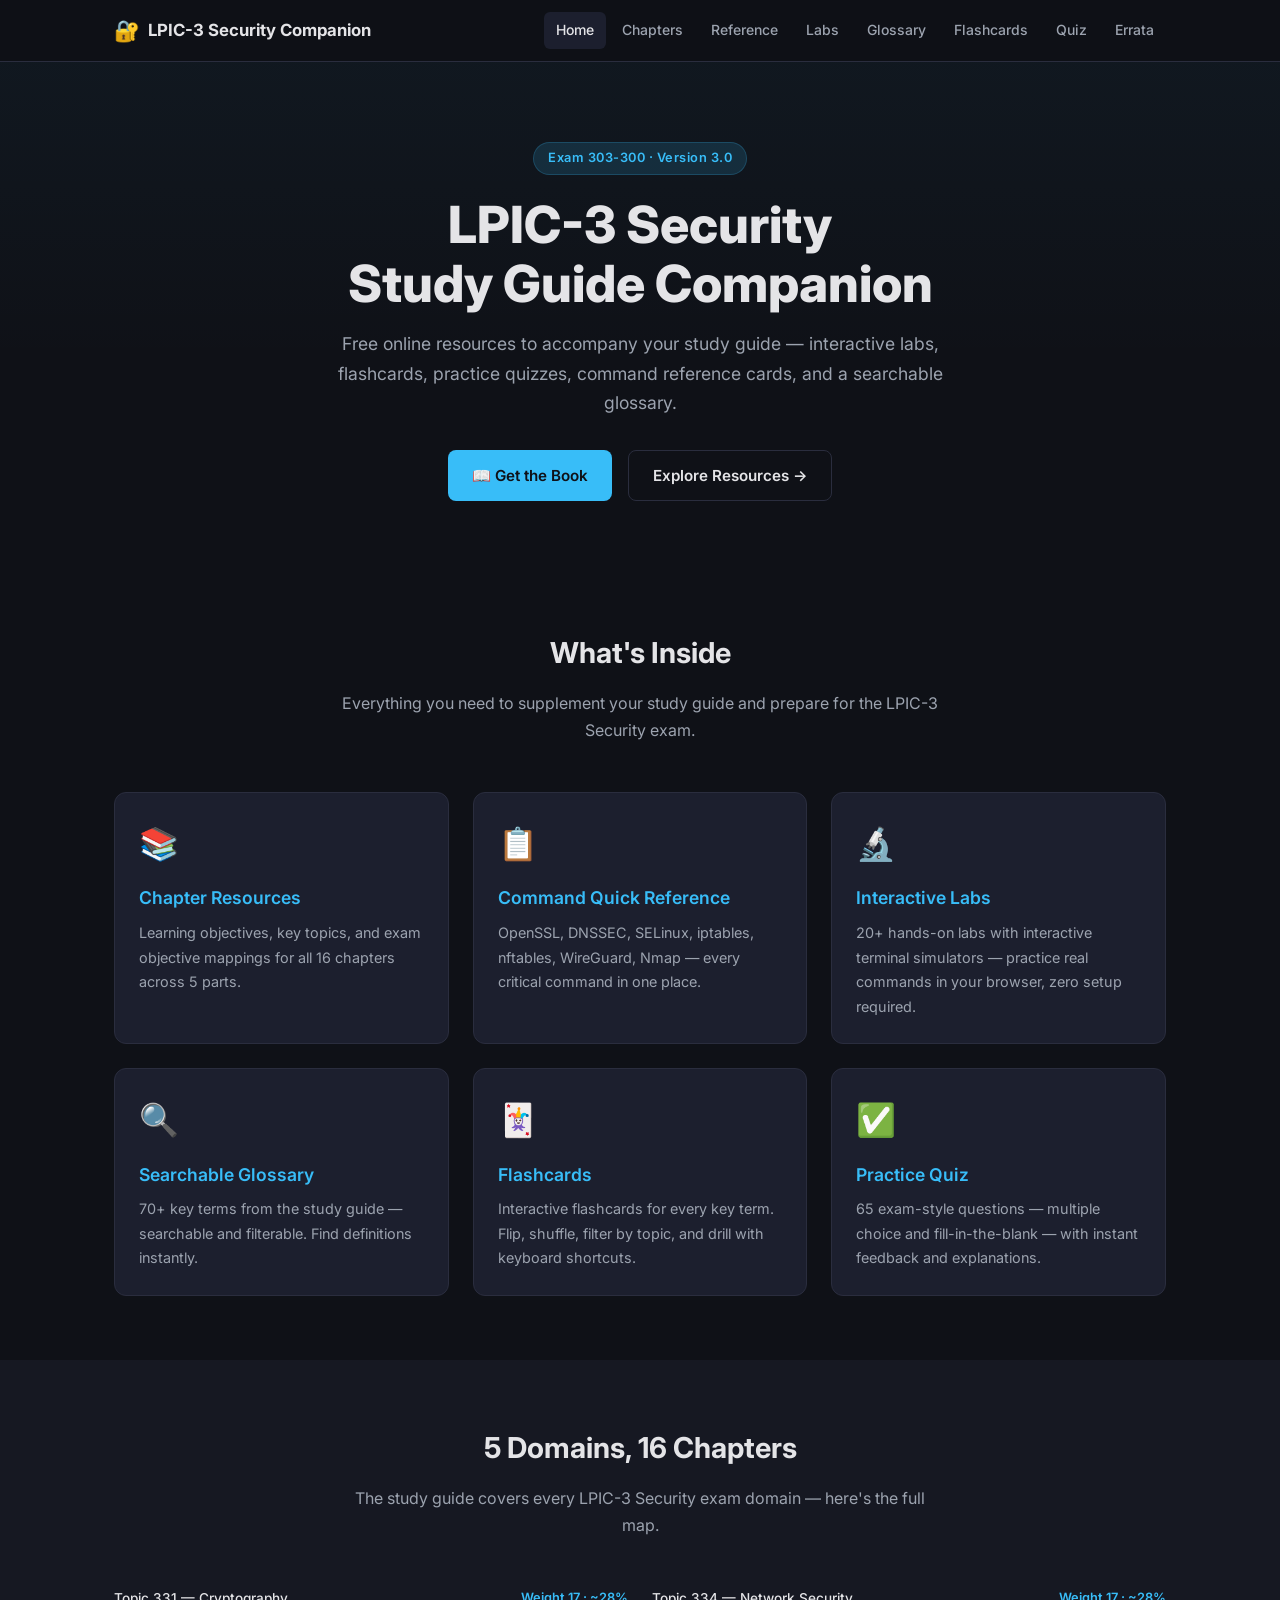
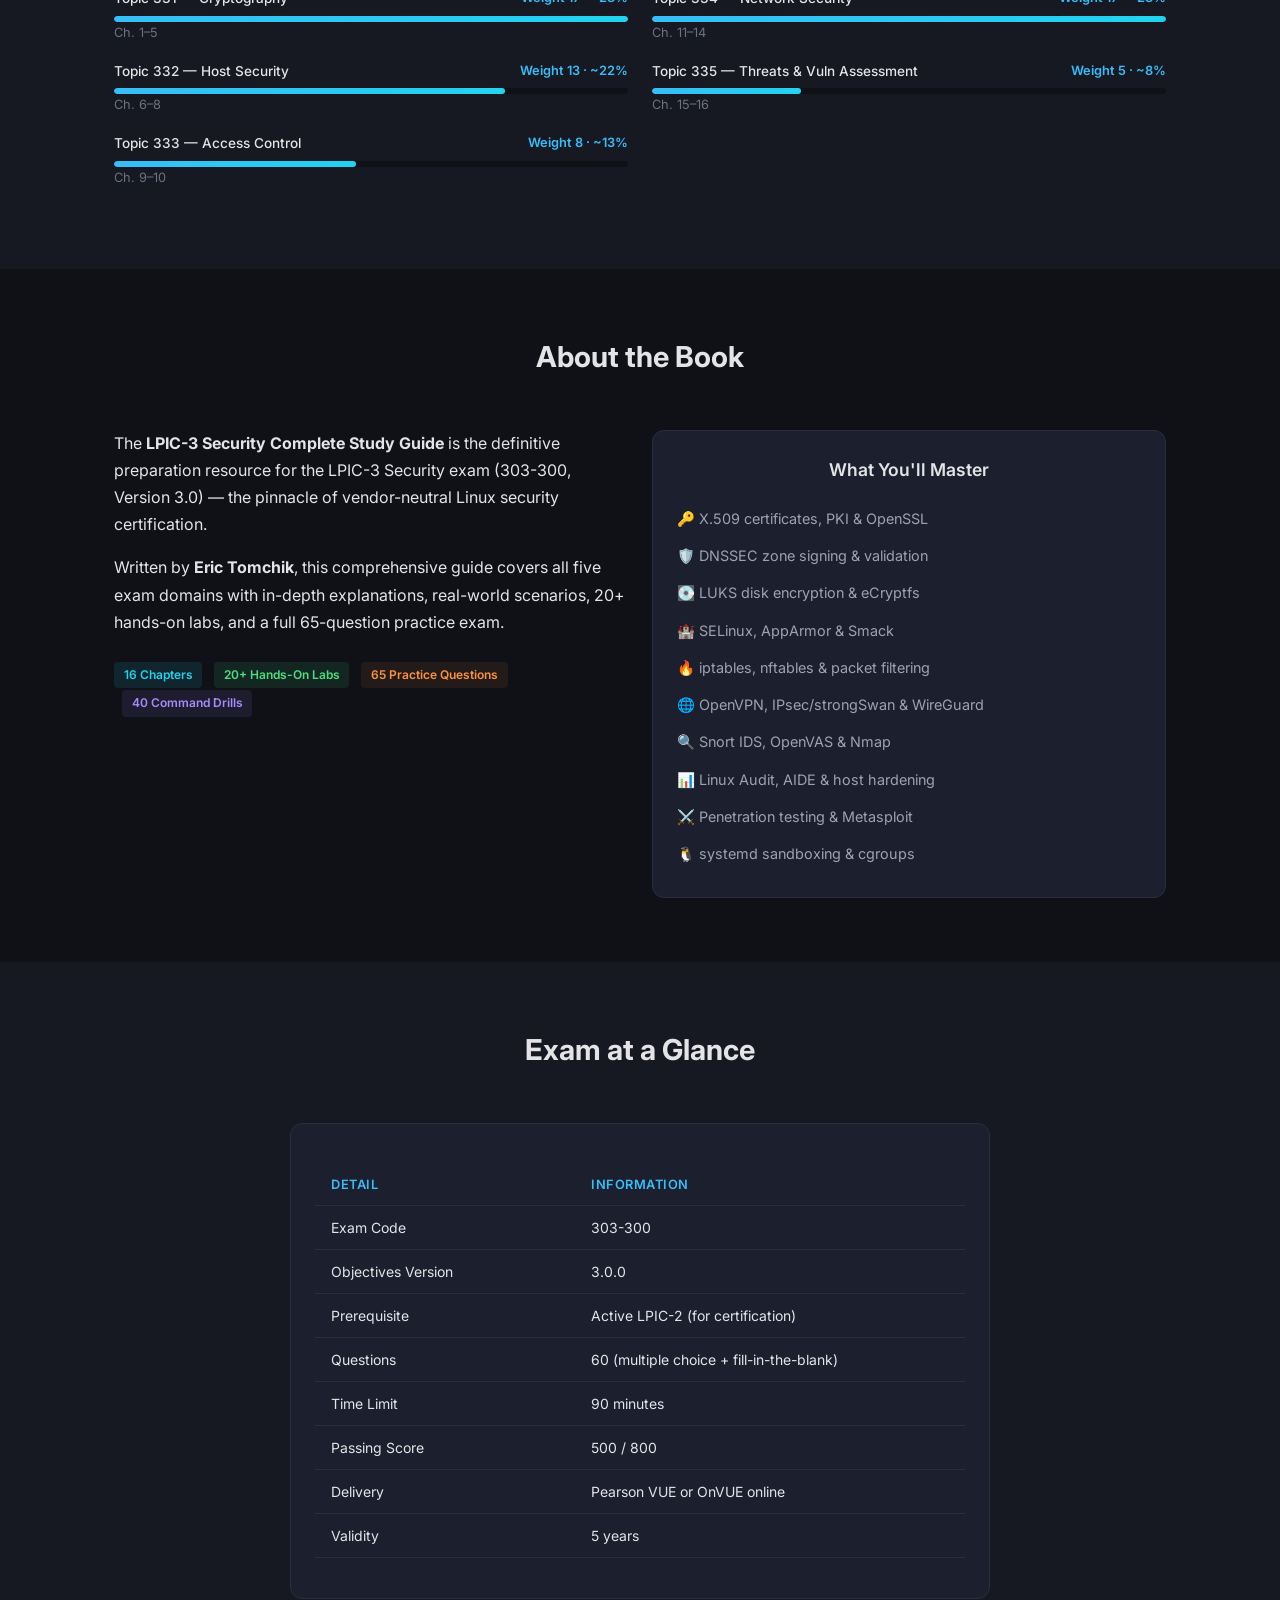
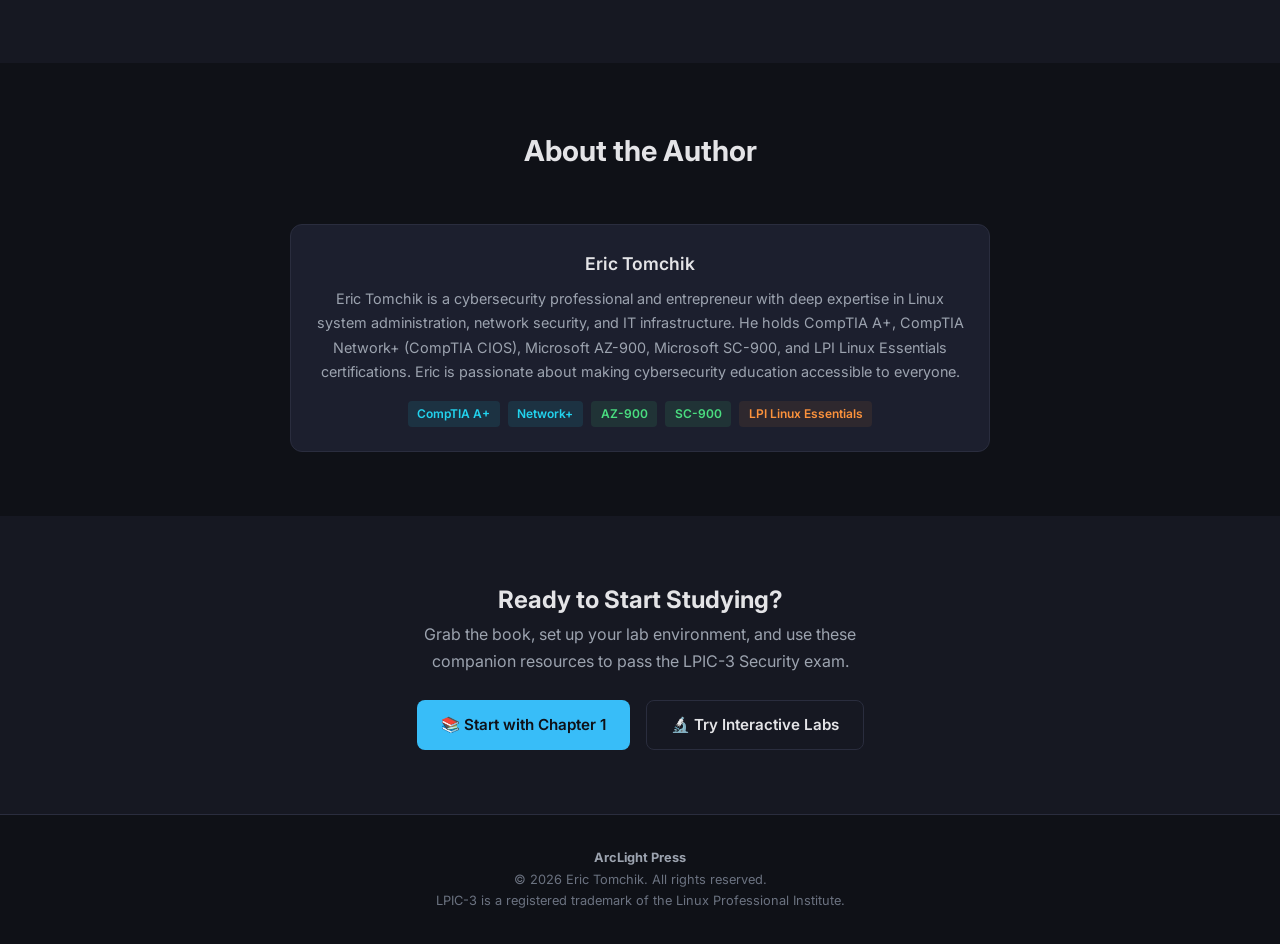
==== index.html @ 3bc57c3a "Add complete LPIC-3 Security online companion site" ====
<!DOCTYPE html>
<html lang="en">
<head>
  <meta charset="UTF-8">
  <meta name="viewport" content="width=device-width, initial-scale=1.0">
  <title>LPIC-3 Security (303-300) — Online Companion</title>
  <meta name="description" content="Official online companion for the LPIC-3 Security Complete Study Guide (Exam 303-300) by Eric Tomchik. Interactive labs, flashcards, practice quizzes, command reference, and searchable glossary.">
  <meta name="author" content="Eric Tomchik">
  <meta property="og:title" content="LPIC-3 Security (303-300) — Online Companion">
  <meta property="og:description" content="Free companion resources for the LPIC-3 Security Complete Study Guide. Interactive labs, flashcards, practice quizzes, and more.">
  <meta property="og:type" content="website">
  <link rel="preconnect" href="https://fonts.googleapis.com">
  <link rel="preconnect" href="https://fonts.gstatic.com" crossorigin>
  <link href="https://fonts.googleapis.com/css2?family=Inter:wght@400;500;600;700;800&family=JetBrains+Mono:wght@400;500&display=swap" rel="stylesheet">
  <link rel="stylesheet" href="css/style.css">
</head>
<body>

<!-- Navigation -->
<nav class="nav">
  <div class="container">
    <a href="index.html" class="nav-brand">
      <span class="icon">🔐</span> LPIC-3 Security Companion
    </a>
    <button class="nav-toggle" aria-label="Toggle navigation">☰</button>
    <div class="nav-links">
      <a href="index.html" class="active">Home</a>
      <a href="chapters/index.html">Chapters</a>
      <a href="reference/index.html">Reference</a>
      <a href="labs/index.html">Labs</a>
      <a href="glossary/index.html">Glossary</a>
      <a href="flashcards/index.html">Flashcards</a>
      <a href="quiz/index.html">Quiz</a>
      <a href="errata/index.html">Errata</a>
    </div>
  </div>
</nav>

<!-- Hero -->
<section class="hero">
  <div class="container">
    <div class="badge">Exam 303-300 · Version 3.0</div>
    <h1>LPIC-3 Security<br>Study Guide Companion</h1>
    <p class="subtitle">Free online resources to accompany your study guide — interactive labs, flashcards, practice quizzes, command reference cards, and a searchable glossary.</p>
    <div class="cta-group">
      <a href="https://www.amazon.com" class="btn btn-primary" target="_blank" rel="noopener">📖 Get the Book</a>
      <a href="chapters/index.html" class="btn btn-outline">Explore Resources →</a>
    </div>
  </div>
</section>

<!-- Features Grid -->
<section class="section">
  <div class="container">
    <div class="section-header">
      <h2>What's Inside</h2>
      <p>Everything you need to supplement your study guide and prepare for the LPIC-3 Security exam.</p>
    </div>
    <div class="grid-3 fade-in">
      <a href="chapters/index.html" class="card" style="text-decoration:none">
        <div class="card-icon">📚</div>
        <h3>Chapter Resources</h3>
        <p>Learning objectives, key topics, and exam objective mappings for all 16 chapters across 5 parts.</p>
      </a>
      <a href="reference/index.html" class="card" style="text-decoration:none">
        <div class="card-icon">📋</div>
        <h3>Command Quick Reference</h3>
        <p>OpenSSL, DNSSEC, SELinux, iptables, nftables, WireGuard, Nmap — every critical command in one place.</p>
      </a>
      <a href="labs/index.html" class="card" style="text-decoration:none">
        <div class="card-icon">🔬</div>
        <h3>Interactive Labs</h3>
        <p>20+ hands-on labs with interactive terminal simulators — practice real commands in your browser, zero setup required.</p>
      </a>
      <a href="glossary/index.html" class="card" style="text-decoration:none">
        <div class="card-icon">🔍</div>
        <h3>Searchable Glossary</h3>
        <p>70+ key terms from the study guide — searchable and filterable. Find definitions instantly.</p>
      </a>
      <a href="flashcards/index.html" class="card" style="text-decoration:none">
        <div class="card-icon">🃏</div>
        <h3>Flashcards</h3>
        <p>Interactive flashcards for every key term. Flip, shuffle, filter by topic, and drill with keyboard shortcuts.</p>
      </a>
      <a href="quiz/index.html" class="card" style="text-decoration:none">
        <div class="card-icon">✅</div>
        <h3>Practice Quiz</h3>
        <p>65 exam-style questions — multiple choice and fill-in-the-blank — with instant feedback and explanations.</p>
      </a>
    </div>
  </div>
</section>

<!-- Exam Domains -->
<section class="section section-alt">
  <div class="container">
    <div class="section-header">
      <h2>5 Domains, 16 Chapters</h2>
      <p>The study guide covers every LPIC-3 Security exam domain — here's the full map.</p>
    </div>
    <div class="grid-2 fade-in">
      <div>
        <div class="domain-bar">
          <div class="domain-label"><span class="domain-name">Topic 331 — Cryptography</span><span class="domain-weight">Weight 17 · ~28%</span></div>
          <div class="bar"><div class="bar-fill" style="width:100%"></div></div>
          <div class="domain-chapter">Ch. 1–5</div>
        </div>
        <div class="domain-bar">
          <div class="domain-label"><span class="domain-name">Topic 332 — Host Security</span><span class="domain-weight">Weight 13 · ~22%</span></div>
          <div class="bar"><div class="bar-fill" style="width:76%"></div></div>
          <div class="domain-chapter">Ch. 6–8</div>
        </div>
        <div class="domain-bar">
          <div class="domain-label"><span class="domain-name">Topic 333 — Access Control</span><span class="domain-weight">Weight 8 · ~13%</span></div>
          <div class="bar"><div class="bar-fill" style="width:47%"></div></div>
          <div class="domain-chapter">Ch. 9–10</div>
        </div>
      </div>
      <div>
        <div class="domain-bar">
          <div class="domain-label"><span class="domain-name">Topic 334 — Network Security</span><span class="domain-weight">Weight 17 · ~28%</span></div>
          <div class="bar"><div class="bar-fill" style="width:100%"></div></div>
          <div class="domain-chapter">Ch. 11–14</div>
        </div>
        <div class="domain-bar">
          <div class="domain-label"><span class="domain-name">Topic 335 — Threats &amp; Vuln Assessment</span><span class="domain-weight">Weight 5 · ~8%</span></div>
          <div class="bar"><div class="bar-fill" style="width:29%"></div></div>
          <div class="domain-chapter">Ch. 15–16</div>
        </div>
      </div>
    </div>
  </div>
</section>

<!-- Book Overview -->
<section class="section">
  <div class="container">
    <div class="section-header">
      <h2>About the Book</h2>
    </div>
    <div class="grid-2 fade-in">
      <div>
        <p>The <strong>LPIC-3 Security Complete Study Guide</strong> is the definitive preparation resource for the LPIC-3 Security exam (303-300, Version 3.0) — the pinnacle of vendor-neutral Linux security certification.</p>
        <p style="margin-top:1rem">Written by <strong>Eric Tomchik</strong>, this comprehensive guide covers all five exam domains with in-depth explanations, real-world scenarios, 20+ hands-on labs, and a full 65-question practice exam.</p>
        <p style="margin-top:1.5rem">
          <span class="tag tag-cyan">16 Chapters</span>
          <span class="tag tag-green" style="margin-left:.5rem">20+ Hands-On Labs</span>
          <span class="tag tag-orange" style="margin-left:.5rem">65 Practice Questions</span>
          <span class="tag tag-purple" style="margin-left:.5rem">40 Command Drills</span>
        </p>
      </div>
      <div class="card" style="text-align:center">
        <h3 style="margin-bottom:1rem">What You'll Master</h3>
        <ul style="list-style:none;text-align:left;font-size:.9rem;color:var(--text-muted)">
          <li style="padding:.4rem 0">🔑 X.509 certificates, PKI &amp; OpenSSL</li>
          <li style="padding:.4rem 0">🛡️ DNSSEC zone signing &amp; validation</li>
          <li style="padding:.4rem 0">💽 LUKS disk encryption &amp; eCryptfs</li>
          <li style="padding:.4rem 0">🏰 SELinux, AppArmor &amp; Smack</li>
          <li style="padding:.4rem 0">🔥 iptables, nftables &amp; packet filtering</li>
          <li style="padding:.4rem 0">🌐 OpenVPN, IPsec/strongSwan &amp; WireGuard</li>
          <li style="padding:.4rem 0">🔍 Snort IDS, OpenVAS &amp; Nmap</li>
          <li style="padding:.4rem 0">📊 Linux Audit, AIDE &amp; host hardening</li>
          <li style="padding:.4rem 0">⚔️ Penetration testing &amp; Metasploit</li>
          <li style="padding:.4rem 0">🐧 systemd sandboxing &amp; cgroups</li>
        </ul>
      </div>
    </div>
  </div>
</section>

<!-- Exam Info -->
<section class="section section-alt">
  <div class="container">
    <div class="section-header">
      <h2>Exam at a Glance</h2>
    </div>
    <div class="card fade-in" style="max-width:700px;margin:0 auto">
      <table class="ref-table">
        <tr><th style="width:40%">Detail</th><th>Information</th></tr>
        <tr><td>Exam Code</td><td>303-300</td></tr>
        <tr><td>Objectives Version</td><td>3.0.0</td></tr>
        <tr><td>Prerequisite</td><td>Active LPIC-2 (for certification)</td></tr>
        <tr><td>Questions</td><td>60 (multiple choice + fill-in-the-blank)</td></tr>
        <tr><td>Time Limit</td><td>90 minutes</td></tr>
        <tr><td>Passing Score</td><td>500 / 800</td></tr>
        <tr><td>Delivery</td><td>Pearson VUE or OnVUE online</td></tr>
        <tr><td>Validity</td><td>5 years</td></tr>
      </table>
    </div>
  </div>
</section>

<!-- About Author -->
<section class="section">
  <div class="container">
    <div class="section-header">
      <h2>About the Author</h2>
    </div>
    <div class="card fade-in" style="max-width:700px;margin:0 auto;text-align:center">
      <h3 style="margin-bottom:.5rem">Eric Tomchik</h3>
      <p style="color:var(--text-muted);font-size:.9rem">
        Eric Tomchik is a cybersecurity professional and entrepreneur with deep expertise in Linux system administration, network security, and IT infrastructure. He holds CompTIA A+, CompTIA Network+ (CompTIA CIOS), Microsoft AZ-900, Microsoft SC-900, and LPI Linux Essentials certifications. Eric is passionate about making cybersecurity education accessible to everyone.
      </p>
      <p style="margin-top:1rem">
        <span class="tag tag-cyan">CompTIA A+</span>
        <span class="tag tag-cyan" style="margin-left:.25rem">Network+</span>
        <span class="tag tag-green" style="margin-left:.25rem">AZ-900</span>
        <span class="tag tag-green" style="margin-left:.25rem">SC-900</span>
        <span class="tag tag-orange" style="margin-left:.25rem">LPI Linux Essentials</span>
      </p>
    </div>
  </div>
</section>

<!-- CTA -->
<section class="section section-alt">
  <div class="container text-center fade-in">
    <h2>Ready to Start Studying?</h2>
    <p class="text-muted" style="max-width:500px;margin:0 auto 1.5rem">Grab the book, set up your lab environment, and use these companion resources to pass the LPIC-3 Security exam.</p>
    <div class="cta-group">
      <a href="chapters/index.html" class="btn btn-primary">📚 Start with Chapter 1</a>
      <a href="labs/index.html" class="btn btn-outline">🔬 Try Interactive Labs</a>
    </div>
  </div>
</section>

<!-- Footer -->
<footer class="footer">
  <div class="container">
    <span class="footer-brand">ArcLight Press</span>
    <p>© 2026 Eric Tomchik. All rights reserved.<br>
    LPIC-3 is a registered trademark of the Linux Professional Institute.</p>
  </div>
</footer>

<script src="js/main.js"></script>
</body>
</html>
---- css/style.css ----
/* ═══════════════════════════════════════════════════
   LPIC-3 Security 303-300 — Online Companion
   Design System & Global Styles
   ═══════════════════════════════════════════════════ */

:root {
  --bg: #0f1117;
  --bg-alt: #161822;
  --bg-card: #1c1f2e;
  --bg-card-hover: #242738;
  --border: #2a2d3e;
  --text: #e4e4e7;
  --text-muted: #9ca3af;
  --text-dim: #6b7280;
  --accent: #38bdf8;
  --accent-hover: #7dd3fc;
  --accent-glow: rgba(56, 189, 248, 0.15);
  --green: #4ade80;
  --green-bg: rgba(74, 222, 128, 0.1);
  --red: #f87171;
  --red-bg: rgba(248, 113, 113, 0.1);
  --orange: #fb923c;
  --orange-bg: rgba(251, 146, 60, 0.08);
  --cyan: #22d3ee;
  --cyan-bg: rgba(34, 211, 238, 0.1);
  --purple: #a78bfa;
  --purple-bg: rgba(167, 139, 250, 0.1);
  --yellow: #facc15;
  --yellow-bg: rgba(250, 204, 21, 0.08);
  --font: 'Inter', -apple-system, BlinkMacSystemFont, 'Segoe UI', sans-serif;
  --mono: 'JetBrains Mono', 'Fira Code', 'Consolas', monospace;
  --radius: 12px;
  --radius-sm: 8px;
  --shadow: 0 4px 24px rgba(0,0,0,0.3);
  --shadow-lg: 0 8px 40px rgba(0,0,0,0.4);
  --transition: 0.2s ease;
}

/* Reset */
*, *::before, *::after { box-sizing: border-box; margin: 0; padding: 0; }
html { scroll-behavior: smooth; }
body {
  font-family: var(--font);
  background: var(--bg);
  color: var(--text);
  line-height: 1.7;
  font-size: 16px;
  -webkit-font-smoothing: antialiased;
}
a { color: var(--accent); text-decoration: none; transition: color var(--transition); }
a:hover { color: var(--accent-hover); }
img { max-width: 100%; display: block; }
code, pre { font-family: var(--mono); }
code { background: rgba(56,189,248,0.08); padding: 2px 6px; border-radius: 4px; font-size: 0.875em; color: var(--accent); }
pre { background: #0d0f16; border: 1px solid var(--border); border-radius: var(--radius-sm); padding: 1.25rem; overflow-x: auto; font-size: 0.85rem; line-height: 1.6; }
pre code { background: none; padding: 0; color: var(--text); }

/* Container */
.container { max-width: 1100px; margin: 0 auto; padding: 0 1.5rem; }
.container-wide { max-width: 1300px; margin: 0 auto; padding: 0 1.5rem; }

/* ─── Navigation ─── */
.nav {
  position: sticky; top: 0; z-index: 100;
  background: rgba(15, 17, 23, 0.92);
  backdrop-filter: blur(12px);
  border-bottom: 1px solid var(--border);
  padding: 0.75rem 0;
}
.nav .container { display: flex; align-items: center; justify-content: space-between; }
.nav-brand { display: flex; align-items: center; gap: 0.5rem; font-weight: 700; font-size: 1.05rem; color: var(--text); }
.nav-brand .icon { font-size: 1.3rem; }
.nav-brand:hover { color: var(--accent); }
.nav-links { display: flex; gap: 0.25rem; }
.nav-links a {
  padding: 0.4rem 0.75rem; border-radius: 6px; font-size: 0.875rem;
  color: var(--text-muted); font-weight: 500; transition: all var(--transition);
}
.nav-links a:hover, .nav-links a.active { color: var(--text); background: var(--bg-card); }
.nav-toggle { display: none; background: none; border: none; color: var(--text); font-size: 1.5rem; cursor: pointer; }

@media (max-width: 768px) {
  .nav-toggle { display: block; }
  .nav-links {
    display: none; flex-direction: column; position: absolute;
    top: 100%; left: 0; right: 0; background: var(--bg-alt);
    border-bottom: 1px solid var(--border); padding: 0.5rem 1rem;
  }
  .nav-links.open { display: flex; }
  .nav-links a { padding: 0.6rem 0.75rem; }
}

/* ─── Hero Section ─── */
.hero {
  padding: 5rem 0 4rem;
  text-align: center;
  background: linear-gradient(180deg, rgba(56,189,248,0.04) 0%, transparent 60%);
}
.hero h1 { font-size: clamp(2rem, 5vw, 3.2rem); font-weight: 800; line-height: 1.15; margin-bottom: 1rem; }
.hero .subtitle { font-size: 1.1rem; color: var(--text-muted); max-width: 650px; margin: 0 auto 2rem; }
.badge {
  display: inline-block; padding: 0.3rem 0.9rem; border-radius: 20px;
  font-size: 0.8rem; font-weight: 600; letter-spacing: 0.5px;
  background: var(--accent-glow); color: var(--accent); border: 1px solid rgba(56,189,248,0.2);
  margin-bottom: 1.25rem;
}

/* ─── Buttons ─── */
.cta-group { display: flex; gap: 1rem; justify-content: center; flex-wrap: wrap; }
.btn {
  display: inline-flex; align-items: center; gap: 0.5rem;
  padding: 0.7rem 1.5rem; border-radius: var(--radius-sm);
  font-weight: 600; font-size: 0.95rem; transition: all var(--transition);
  border: none; cursor: pointer;
}
.btn-primary { background: var(--accent); color: #0f1117; }
.btn-primary:hover { background: var(--accent-hover); color: #0f1117; transform: translateY(-1px); box-shadow: 0 4px 16px rgba(56,189,248,0.3); }
.btn-outline { background: transparent; color: var(--text); border: 1px solid var(--border); }
.btn-outline:hover { border-color: var(--accent); color: var(--accent); }

/* ─── Sections ─── */
.section { padding: 4rem 0; }
.section-alt { background: var(--bg-alt); }
.section-header { text-align: center; margin-bottom: 3rem; }
.section-header h2 { font-size: 1.8rem; font-weight: 700; margin-bottom: 0.75rem; }
.section-header p { color: var(--text-muted); max-width: 600px; margin: 0 auto; }

/* ─── Cards ─── */
.card {
  background: var(--bg-card); border: 1px solid var(--border);
  border-radius: var(--radius); padding: 1.5rem;
  transition: all var(--transition);
}
.card:hover { border-color: rgba(56,189,248,0.3); background: var(--bg-card-hover); transform: translateY(-2px); box-shadow: var(--shadow); }
.card-icon { font-size: 2rem; margin-bottom: 0.75rem; }
.card h3 { font-size: 1.1rem; font-weight: 600; margin-bottom: 0.5rem; }
.card p { font-size: 0.9rem; color: var(--text-muted); }

/* ─── Grids ─── */
.grid-2 { display: grid; grid-template-columns: repeat(2, 1fr); gap: 1.5rem; }
.grid-3 { display: grid; grid-template-columns: repeat(3, 1fr); gap: 1.5rem; }
.grid-4 { display: grid; grid-template-columns: repeat(4, 1fr); gap: 1rem; }

@media (max-width: 900px) { .grid-3 { grid-template-columns: repeat(2, 1fr); } .grid-4 { grid-template-columns: repeat(2, 1fr); } }
@media (max-width: 600px) { .grid-2, .grid-3, .grid-4 { grid-template-columns: 1fr; } }

/* ─── Tags ─── */
.tag {
  display: inline-block; padding: 0.2rem 0.6rem; border-radius: 4px;
  font-size: 0.75rem; font-weight: 600;
}
.tag-cyan { background: var(--cyan-bg); color: var(--cyan); }
.tag-green { background: var(--green-bg); color: var(--green); }
.tag-orange { background: var(--orange-bg); color: var(--orange); }
.tag-purple { background: var(--purple-bg); color: var(--purple); }
.tag-red { background: var(--red-bg); color: var(--red); }
.tag-yellow { background: var(--yellow-bg); color: var(--yellow); }

/* ─── Domain Bars ─── */
.domain-bar { margin-bottom: 1rem; }
.domain-label { display: flex; justify-content: space-between; margin-bottom: 0.35rem; font-size: 0.85rem; }
.domain-name { color: var(--text); font-weight: 500; }
.domain-chapter { color: var(--text-dim); font-size: 0.8rem; }
.domain-weight { color: var(--accent); font-weight: 600; font-size: 0.8rem; }
.bar { height: 6px; background: var(--bg); border-radius: 3px; overflow: hidden; }
.bar-fill { height: 100%; border-radius: 3px; background: linear-gradient(90deg, var(--accent), var(--cyan)); transition: width 1s ease; }

/* ─── Tables ─── */
.ref-table { width: 100%; border-collapse: collapse; margin: 1rem 0; }
.ref-table th, .ref-table td { padding: 0.6rem 1rem; text-align: left; border-bottom: 1px solid var(--border); font-size: 0.875rem; }
.ref-table th { color: var(--accent); font-weight: 600; font-size: 0.8rem; text-transform: uppercase; letter-spacing: 0.5px; }
.ref-table td code { font-size: 0.82rem; }
.ref-table tr:hover td { background: rgba(56,189,248,0.03); }

/* ─── Glossary ─── */
.glossary-search {
  width: 100%; padding: 0.75rem 1rem; border-radius: var(--radius-sm);
  border: 1px solid var(--border); background: var(--bg-card); color: var(--text);
  font-size: 1rem; font-family: var(--font); margin-bottom: 2rem;
  transition: border-color var(--transition);
}
.glossary-search:focus { outline: none; border-color: var(--accent); }
.glossary-search::placeholder { color: var(--text-dim); }

.glossary-item { padding: 1rem 0; border-bottom: 1px solid var(--border); }
.glossary-item:last-child { border-bottom: none; }
.glossary-term { font-weight: 700; color: var(--accent); font-size: 1rem; margin-bottom: 0.25rem; }
.glossary-def { color: var(--text-muted); font-size: 0.9rem; line-height: 1.6; }
.glossary-chapter { font-size: 0.75rem; color: var(--text-dim); margin-top: 0.25rem; }
.glossary-count { text-align: center; color: var(--text-dim); font-size: 0.85rem; margin-bottom: 1rem; }

/* ─── Flashcards ─── */
.flashcard-container { max-width: 700px; margin: 0 auto; text-align: center; }
.flashcard {
  perspective: 1000px; width: 100%; min-height: 300px; cursor: pointer;
  margin-bottom: 1.5rem; position: relative;
}
.flashcard-inner {
  position: relative; width: 100%; min-height: 300px;
  transition: transform 0.6s; transform-style: preserve-3d;
}
.flashcard.flipped .flashcard-inner { transform: rotateY(180deg); }
.flashcard-front, .flashcard-back {
  position: absolute; top: 0; left: 0; width: 100%; min-height: 300px;
  backface-visibility: hidden; border-radius: var(--radius);
  display: flex; flex-direction: column; align-items: center; justify-content: center;
  padding: 2rem;
}
.flashcard-front {
  background: var(--bg-card); border: 1px solid var(--border);
}
.flashcard-back {
  background: var(--bg-card); border: 1px solid var(--accent);
  transform: rotateY(180deg);
}
.flashcard-front h3 { font-size: 1.4rem; color: var(--accent); }
.flashcard-back p { font-size: 1rem; color: var(--text-muted); line-height: 1.7; }
.flashcard-hint { font-size: 0.8rem; color: var(--text-dim); margin-top: 1rem; }
.flashcard-controls { display: flex; gap: 0.75rem; justify-content: center; align-items: center; flex-wrap: wrap; }
.flashcard-controls .btn { padding: 0.5rem 1.25rem; font-size: 0.85rem; }
.flashcard-progress { color: var(--text-dim); font-size: 0.9rem; font-weight: 500; }
.flashcard-category-select {
  padding: 0.5rem 1rem; border-radius: var(--radius-sm);
  border: 1px solid var(--border); background: var(--bg-card); color: var(--text);
  font-family: var(--font); font-size: 0.85rem; cursor: pointer;
}

/* ─── Quiz ─── */
.quiz-container { max-width: 800px; margin: 0 auto; }
.quiz-header { display: flex; justify-content: space-between; align-items: center; margin-bottom: 2rem; flex-wrap: wrap; gap: 1rem; }
.quiz-score { font-size: 0.9rem; color: var(--text-muted); }
.quiz-progress-bar { width: 100%; height: 4px; background: var(--bg); border-radius: 2px; margin-bottom: 2rem; }
.quiz-progress-fill { height: 100%; border-radius: 2px; background: var(--accent); transition: width 0.3s ease; }
.quiz-question { margin-bottom: 2rem; }
.quiz-question h3 { font-size: 1.1rem; margin-bottom: 1.25rem; line-height: 1.6; }
.quiz-question .q-number { color: var(--accent); font-weight: 700; }

.quiz-option {
  display: block; width: 100%; text-align: left;
  padding: 0.85rem 1.25rem; margin-bottom: 0.6rem;
  border-radius: var(--radius-sm); border: 1px solid var(--border);
  background: var(--bg-card); color: var(--text);
  font-size: 0.9rem; cursor: pointer; transition: all var(--transition);
  font-family: var(--font);
}
.quiz-option:hover:not(.disabled) { border-color: var(--accent); background: var(--bg-card-hover); }
.quiz-option.correct { border-color: var(--green); background: var(--green-bg); color: var(--green); }
.quiz-option.incorrect { border-color: var(--red); background: var(--red-bg); color: var(--red); }
.quiz-option.disabled { cursor: default; opacity: 0.7; }
.quiz-option.show-correct { border-color: var(--green); opacity: 1; }

.quiz-explanation {
  margin-top: 1rem; padding: 1rem 1.25rem; border-radius: var(--radius-sm);
  background: rgba(56,189,248,0.05); border-left: 3px solid var(--accent);
  font-size: 0.875rem; color: var(--text-muted); line-height: 1.6;
}

.quiz-fill-input {
  width: 100%; max-width: 400px; padding: 0.7rem 1rem;
  border-radius: var(--radius-sm); border: 1px solid var(--border);
  background: var(--bg-card); color: var(--text); font-family: var(--mono);
  font-size: 0.95rem; margin-bottom: 0.75rem;
}
.quiz-fill-input:focus { outline: none; border-color: var(--accent); }
.quiz-fill-input.correct { border-color: var(--green); }
.quiz-fill-input.incorrect { border-color: var(--red); }

.quiz-results {
  text-align: center; padding: 3rem 1.5rem;
  background: var(--bg-card); border-radius: var(--radius); border: 1px solid var(--border);
}
.quiz-results h2 { font-size: 1.8rem; margin-bottom: 0.5rem; }
.quiz-results .score-big { font-size: 3.5rem; font-weight: 800; color: var(--accent); margin: 1rem 0; }
.quiz-results .score-big.pass { color: var(--green); }
.quiz-results .score-big.fail { color: var(--red); }

/* ─── Interactive Terminal ─── */
.terminal {
  background: #0a0c10; border: 1px solid var(--border); border-radius: var(--radius);
  overflow: hidden; margin: 1.5rem 0;
}
.terminal-header {
  background: #1a1d2e; padding: 0.5rem 1rem; display: flex; align-items: center; gap: 0.5rem;
  border-bottom: 1px solid var(--border);
}
.terminal-dot { width: 10px; height: 10px; border-radius: 50%; }
.terminal-dot.red { background: #ff5f57; }
.terminal-dot.yellow { background: #ffbd2e; }
.terminal-dot.green { background: #28c840; }
.terminal-title { font-size: 0.75rem; color: var(--text-dim); margin-left: 0.5rem; font-family: var(--mono); }
.terminal-body {
  padding: 1rem 1.25rem; font-family: var(--mono); font-size: 0.82rem;
  line-height: 1.7; min-height: 200px; max-height: 500px; overflow-y: auto;
  color: #c9d1d9;
}
.terminal-body .prompt { color: var(--green); }
.terminal-body .command { color: #e4e4e7; }
.terminal-body .output { color: #8b949e; }
.terminal-body .comment { color: #6e7681; font-style: italic; }
.terminal-body .highlight { color: var(--accent); }
.terminal-body .error { color: var(--red); }
.terminal-body .success { color: var(--green); }
.terminal-input-line { display: flex; align-items: center; margin-top: 0.25rem; }
.terminal-input {
  background: none; border: none; color: #e4e4e7; font-family: var(--mono);
  font-size: 0.82rem; outline: none; flex: 1; caret-color: var(--green);
}

/* Lab cards */
.lab-card {
  background: var(--bg-card); border: 1px solid var(--border); border-radius: var(--radius);
  padding: 1.5rem; margin-bottom: 1.5rem; transition: all var(--transition);
}
.lab-card:hover { border-color: rgba(56,189,248,0.3); }
.lab-card h3 { font-size: 1.05rem; margin-bottom: 0.5rem; }
.lab-card .lab-meta { display: flex; gap: 0.75rem; margin-bottom: 0.75rem; flex-wrap: wrap; }
.lab-objective { font-size: 0.875rem; color: var(--text-muted); line-height: 1.6; margin-bottom: 1rem; }
.lab-toggle {
  background: var(--accent); color: #0f1117; border: none;
  padding: 0.5rem 1.25rem; border-radius: var(--radius-sm);
  font-weight: 600; font-size: 0.85rem; cursor: pointer;
  transition: all var(--transition);
}
.lab-toggle:hover { background: var(--accent-hover); }
.lab-content { display: none; margin-top: 1.25rem; }
.lab-content.open { display: block; }

/* ─── Chapter Page ─── */
.part-header {
  padding: 1.5rem 0 0.75rem; margin-top: 2rem;
}
.part-header:first-child { margin-top: 0; }
.part-label { font-size: 0.8rem; font-weight: 600; color: var(--accent); text-transform: uppercase; letter-spacing: 1px; margin-bottom: 0.25rem; }
.part-title { font-size: 1.3rem; font-weight: 700; }
.part-meta { font-size: 0.85rem; color: var(--text-muted); margin-top: 0.25rem; }

.chapter-card {
  display: block; text-decoration: none; color: var(--text);
  background: var(--bg-card); border: 1px solid var(--border);
  border-radius: var(--radius); padding: 1.25rem;
  transition: all var(--transition);
}
.chapter-card:hover { border-color: rgba(56,189,248,0.3); background: var(--bg-card-hover); transform: translateY(-2px); color: var(--text); }
.chapter-number { font-size: 0.8rem; color: var(--accent); font-weight: 700; margin-bottom: 0.25rem; }
.chapter-title { font-size: 1rem; font-weight: 600; margin-bottom: 0.5rem; }
.chapter-sections { font-size: 0.8rem; color: var(--text-dim); line-height: 1.6; }
.chapter-tags { margin-top: 0.75rem; display: flex; gap: 0.4rem; flex-wrap: wrap; }

/* ─── Reference Cards ─── */
.ref-card {
  background: var(--bg-card); border: 1px solid var(--border);
  border-radius: var(--radius); padding: 1.5rem; margin-bottom: 1.5rem;
}
.ref-card h3 { font-size: 1.1rem; font-weight: 700; margin-bottom: 1rem; color: var(--accent); }

/* ─── Footer ─── */
.footer {
  padding: 2rem 0; border-top: 1px solid var(--border);
  text-align: center; font-size: 0.8rem; color: var(--text-dim);
}
.footer-brand { font-weight: 700; color: var(--text-muted); }

/* ─── Errata ─── */
.errata-empty {
  text-align: center; padding: 4rem 1.5rem;
  color: var(--text-muted);
}
.errata-empty .icon { font-size: 3rem; margin-bottom: 1rem; }

/* ─── Animations ─── */
.fade-in { opacity: 0; transform: translateY(20px); transition: opacity 0.5s ease, transform 0.5s ease; }
.fade-in.visible { opacity: 1; transform: translateY(0); }

/* ─── Utilities ─── */
.text-center { text-align: center; }
.text-muted { color: var(--text-muted); }
.mt-1 { margin-top: 0.5rem; }
.mt-2 { margin-top: 1rem; }
.mt-3 { margin-top: 1.5rem; }
.mt-4 { margin-top: 2rem; }
.mb-2 { margin-bottom: 1rem; }
.mb-3 { margin-bottom: 1.5rem; }

/* Print */
@media print {
  .nav, .footer, .btn, .terminal-input-line { display: none; }
  body { background: #fff; color: #000; }
  .card, .ref-card, .lab-card { border: 1px solid #ccc; }
}
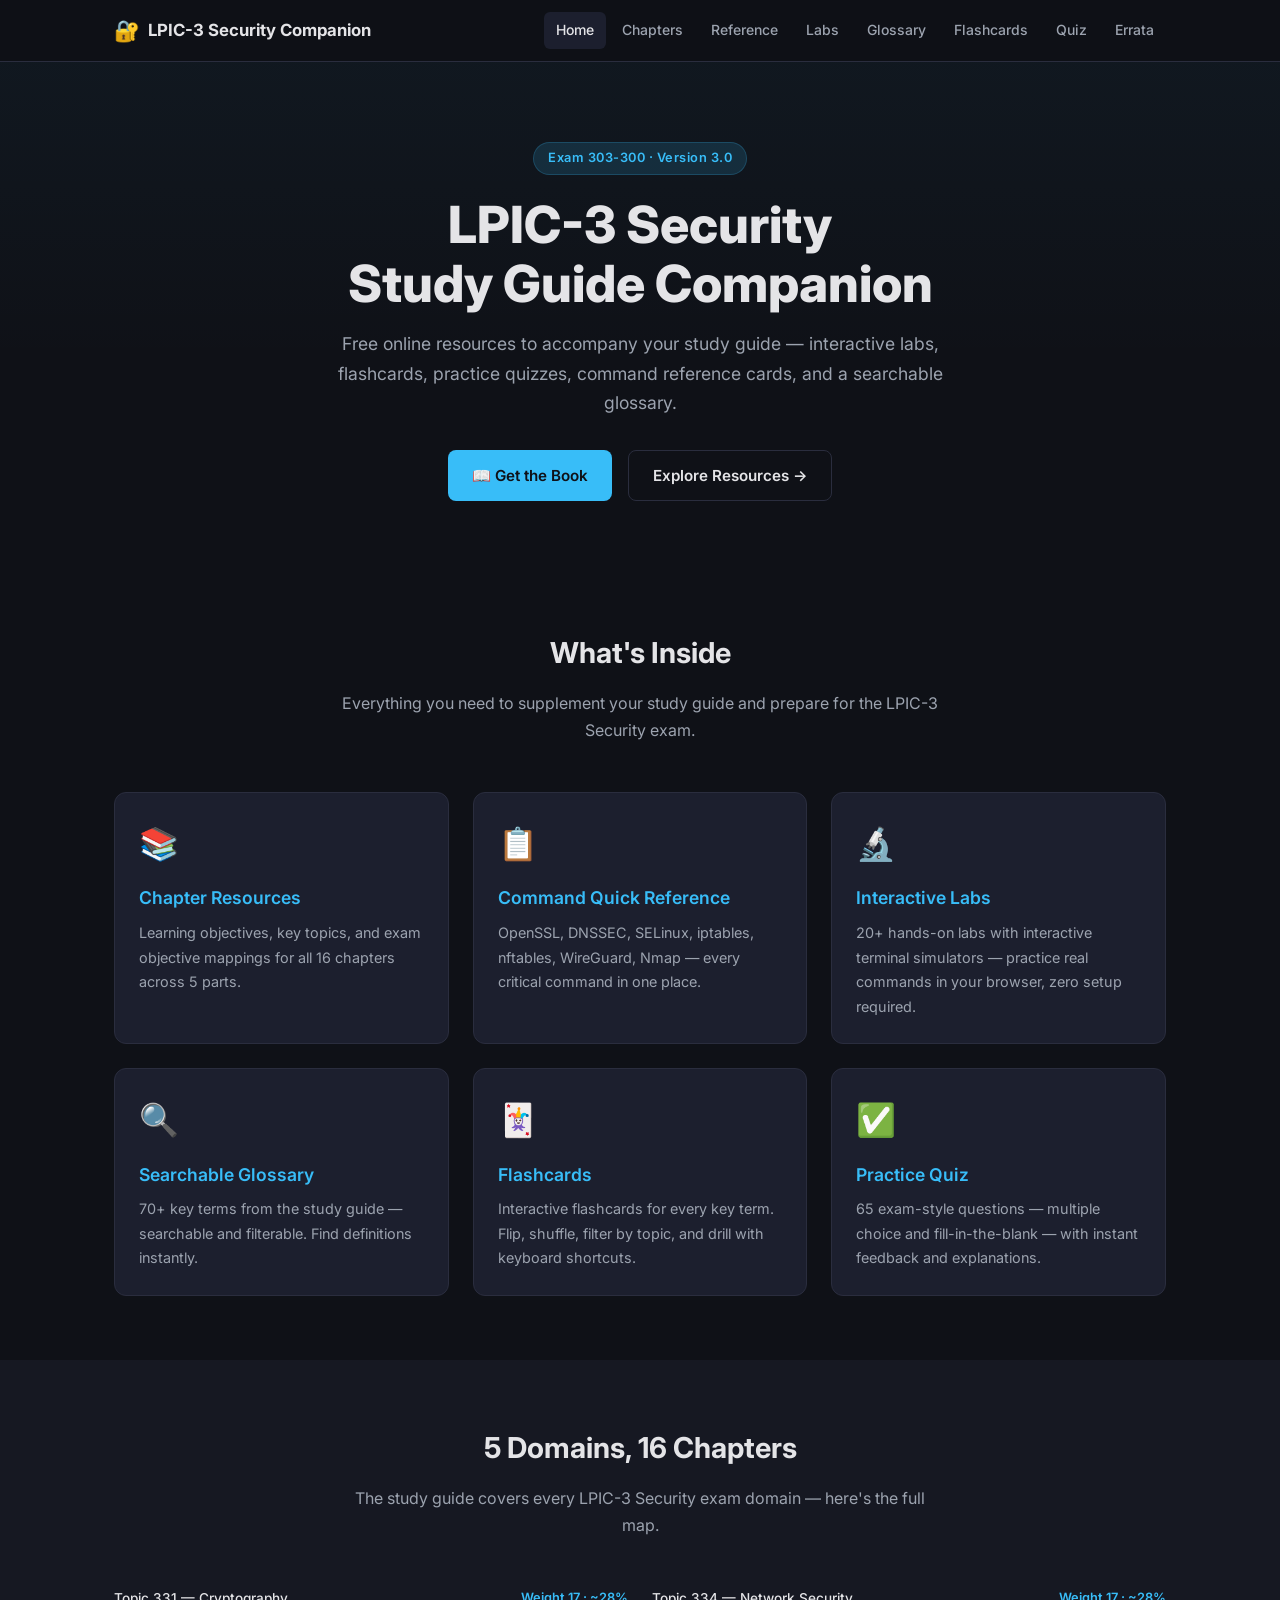
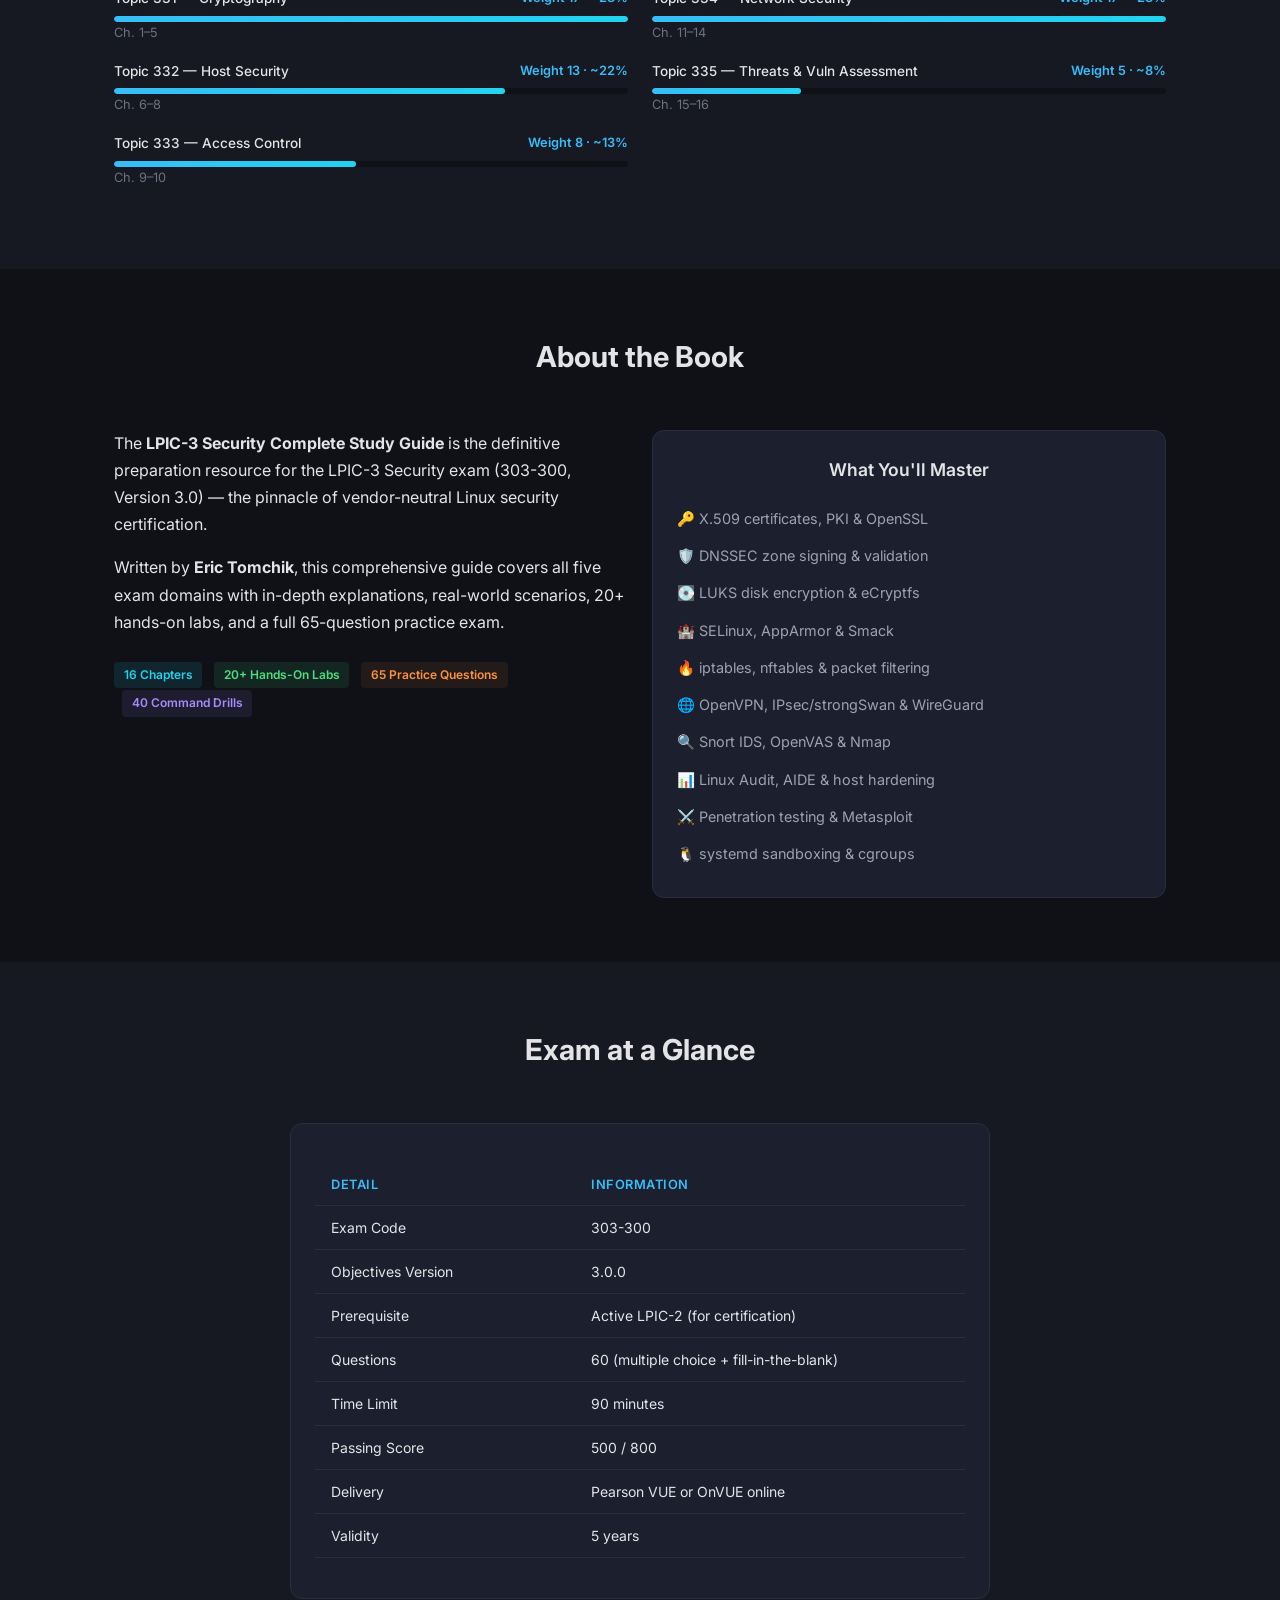
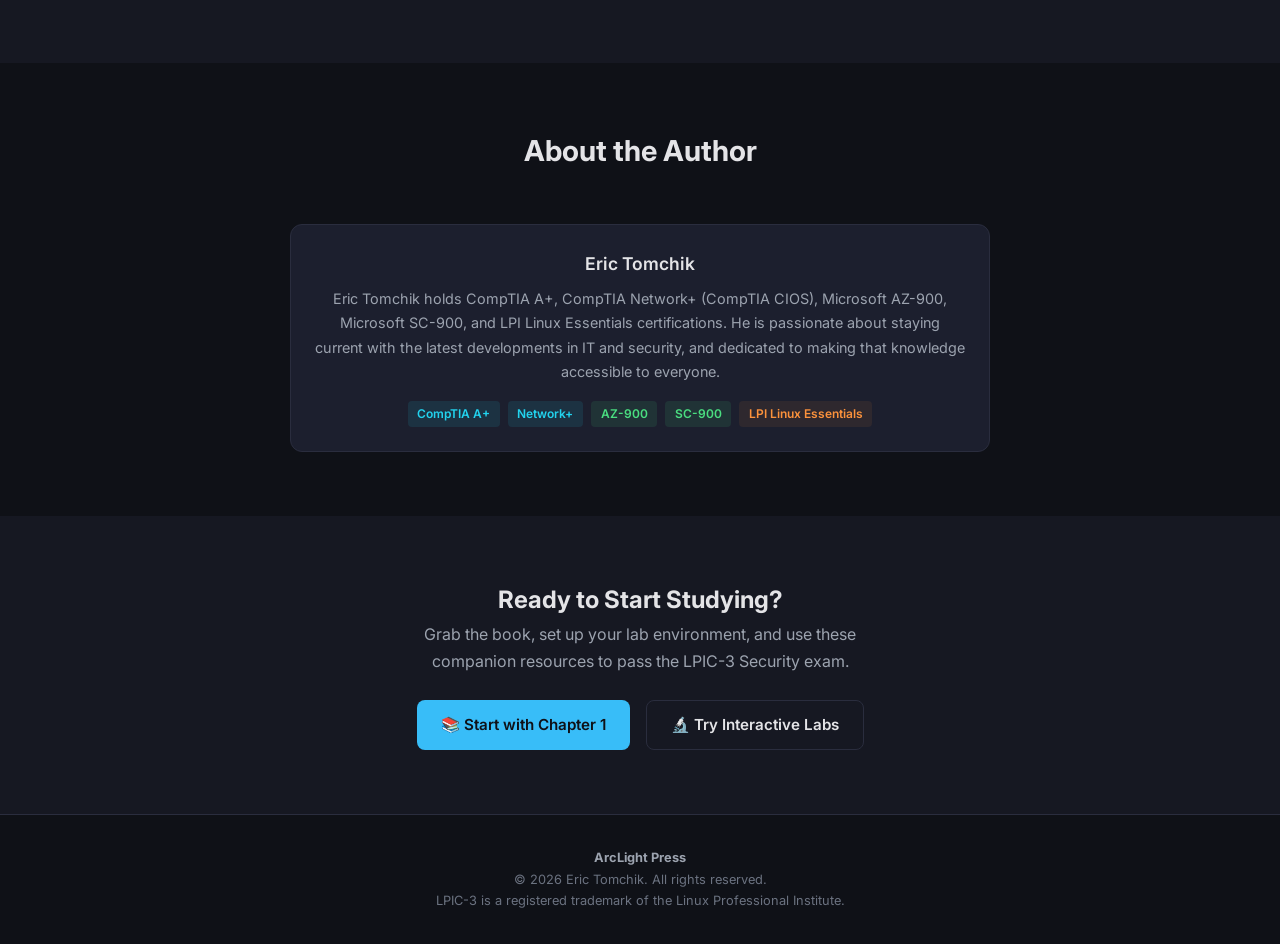
==== commit a00fd845: "Update About Author section: list certifications and passion for IT/security" ====
--- a/index.html
+++ b/index.html
@@ -199,7 +199,7 @@
     <div class="card fade-in" style="max-width:700px;margin:0 auto;text-align:center">
       <h3 style="margin-bottom:.5rem">Eric Tomchik</h3>
       <p style="color:var(--text-muted);font-size:.9rem">
-        Eric Tomchik is a cybersecurity professional and entrepreneur with deep expertise in Linux system administration, network security, and IT infrastructure. He holds CompTIA A+, CompTIA Network+ (CompTIA CIOS), Microsoft AZ-900, Microsoft SC-900, and LPI Linux Essentials certifications. Eric is passionate about making cybersecurity education accessible to everyone.
+        Eric Tomchik holds CompTIA A+, CompTIA Network+ (CompTIA CIOS), Microsoft AZ-900, Microsoft SC-900, and LPI Linux Essentials certifications. He is passionate about staying current with the latest developments in IT and security, and dedicated to making that knowledge accessible to everyone.
       </p>
       <p style="margin-top:1rem">
         <span class="tag tag-cyan">CompTIA A+</span>
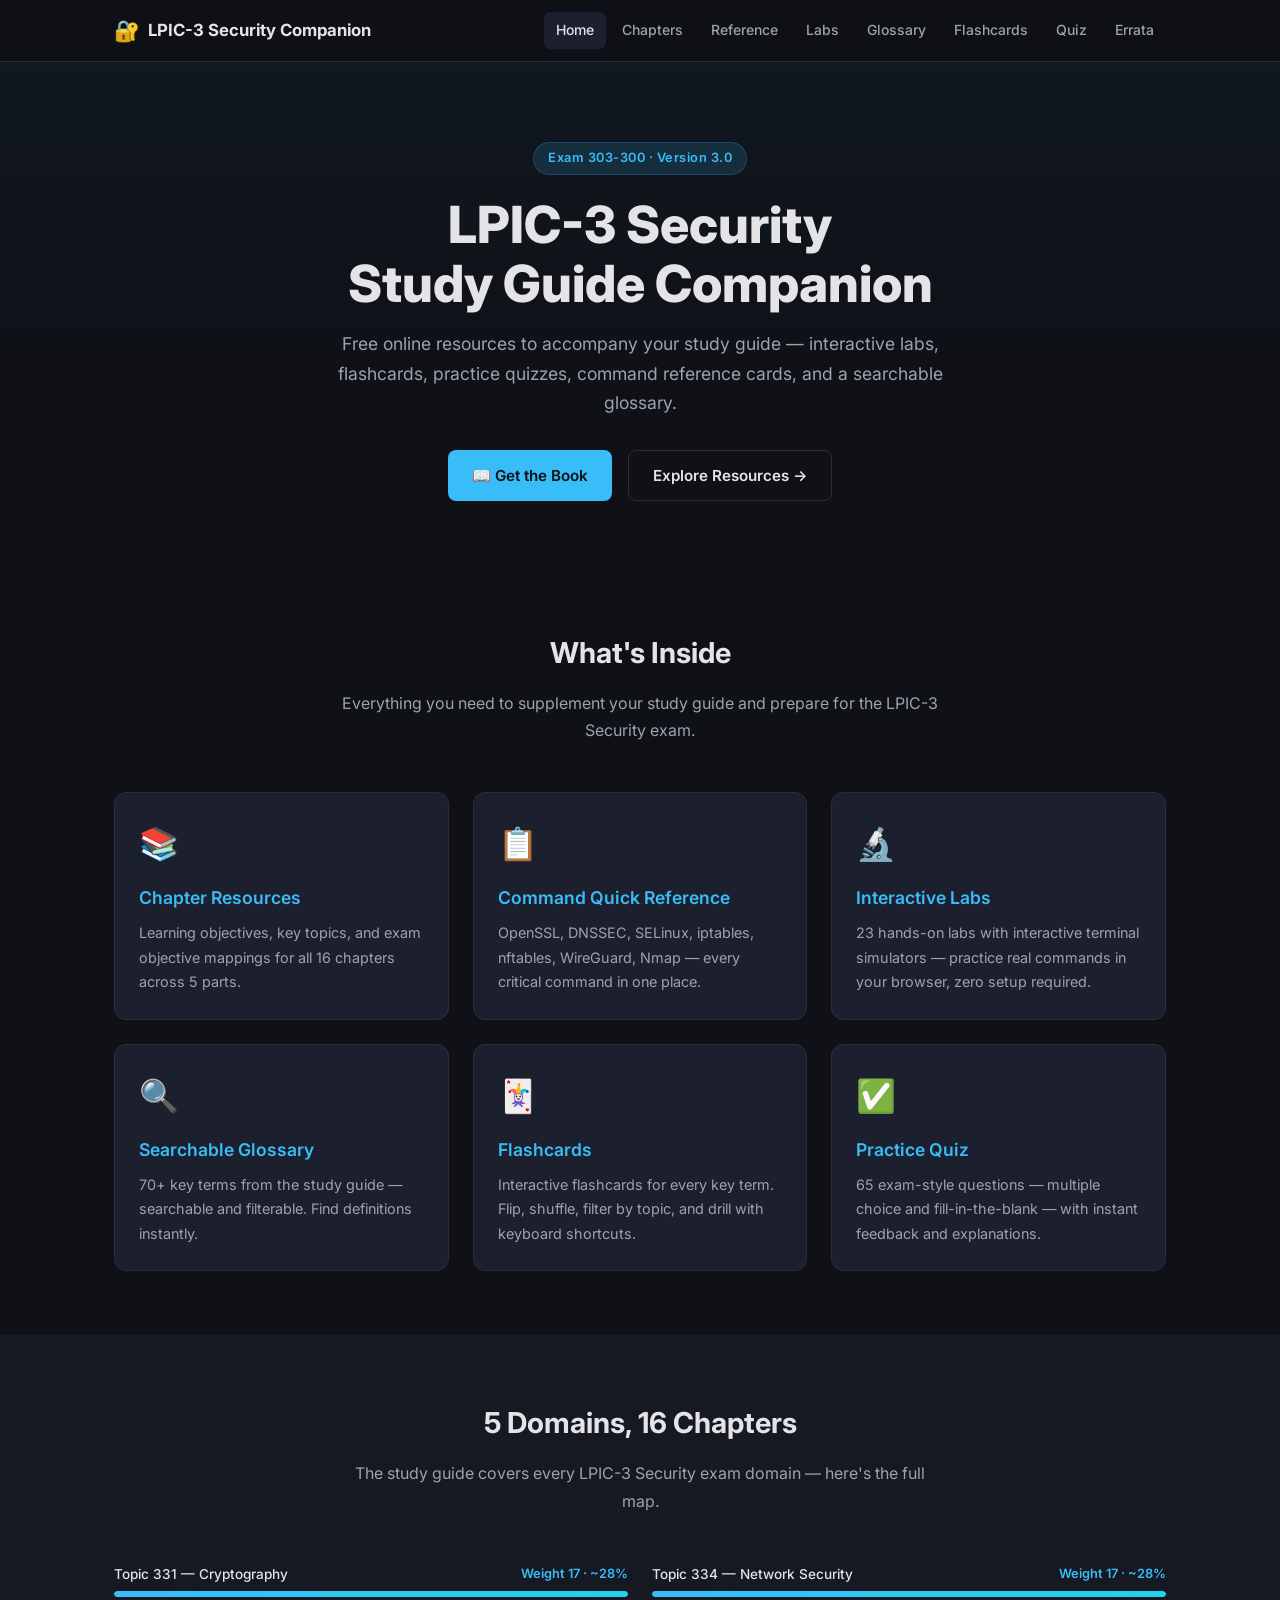
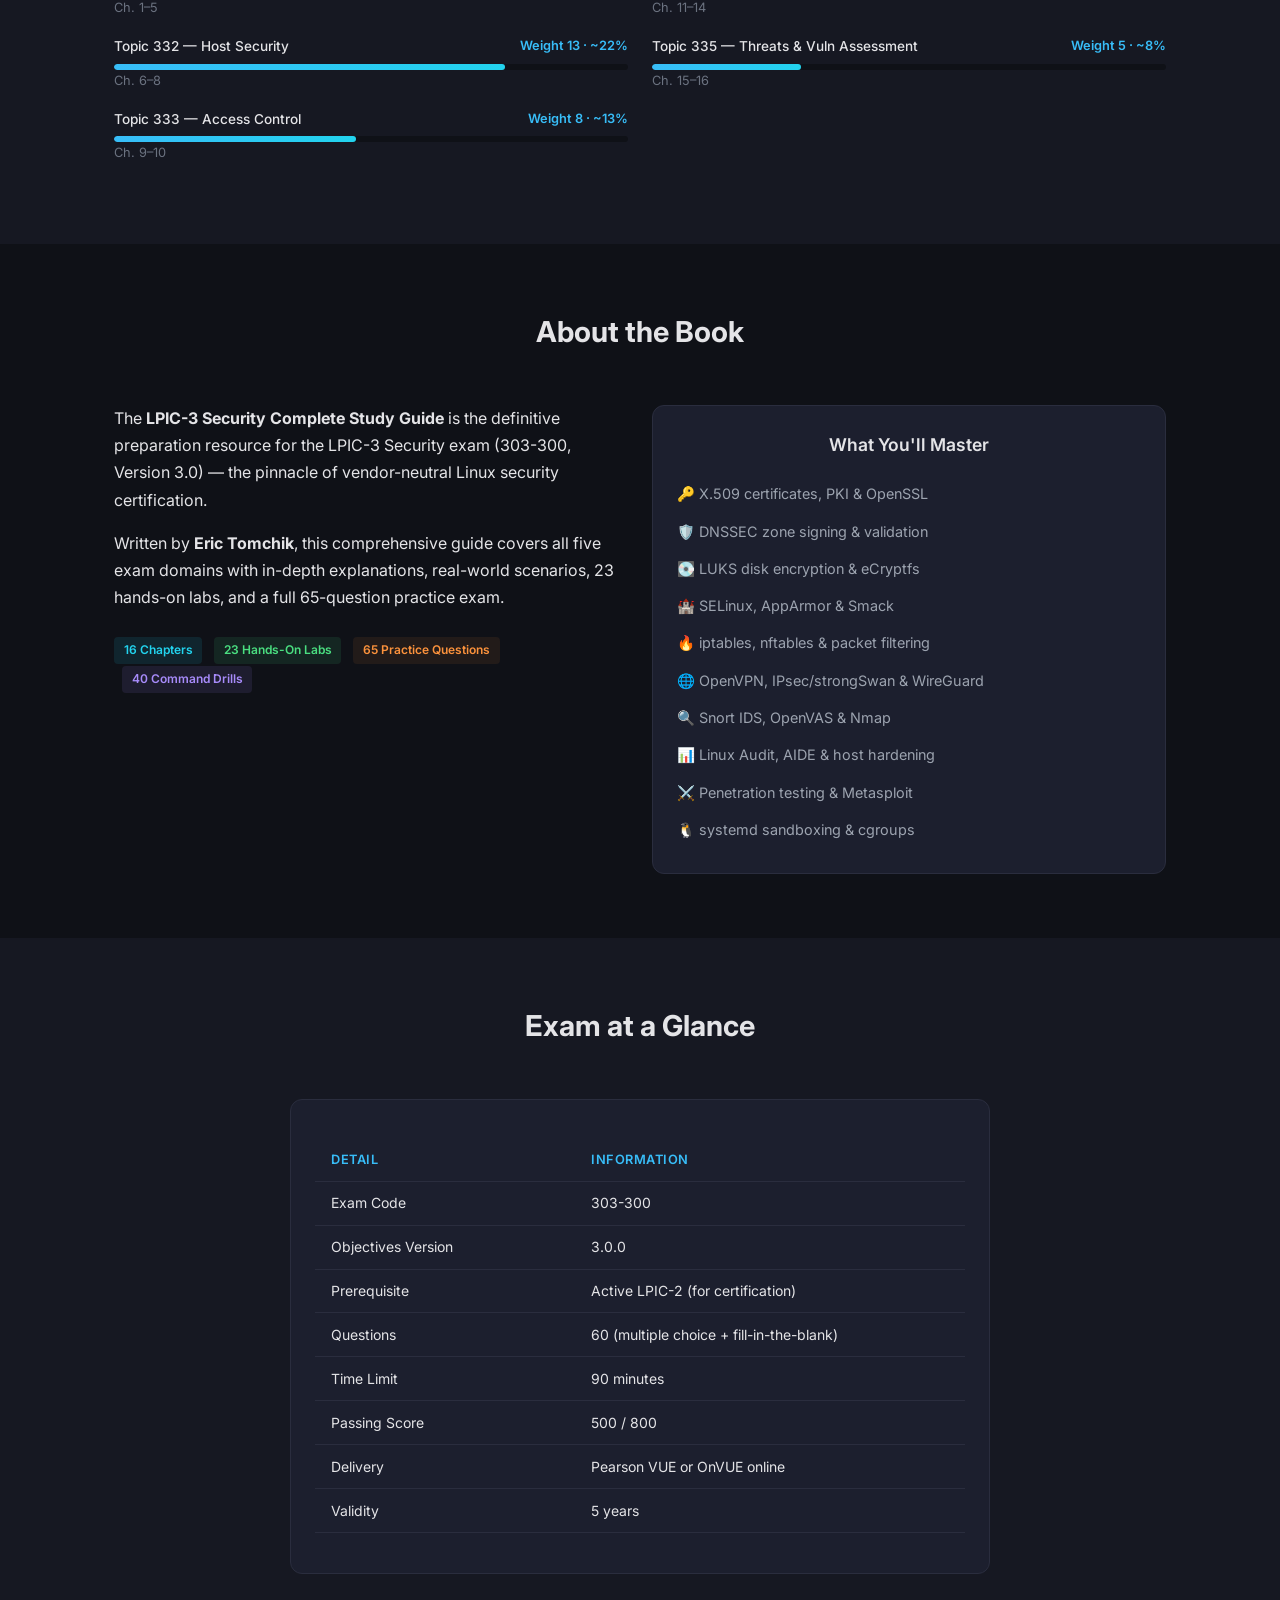
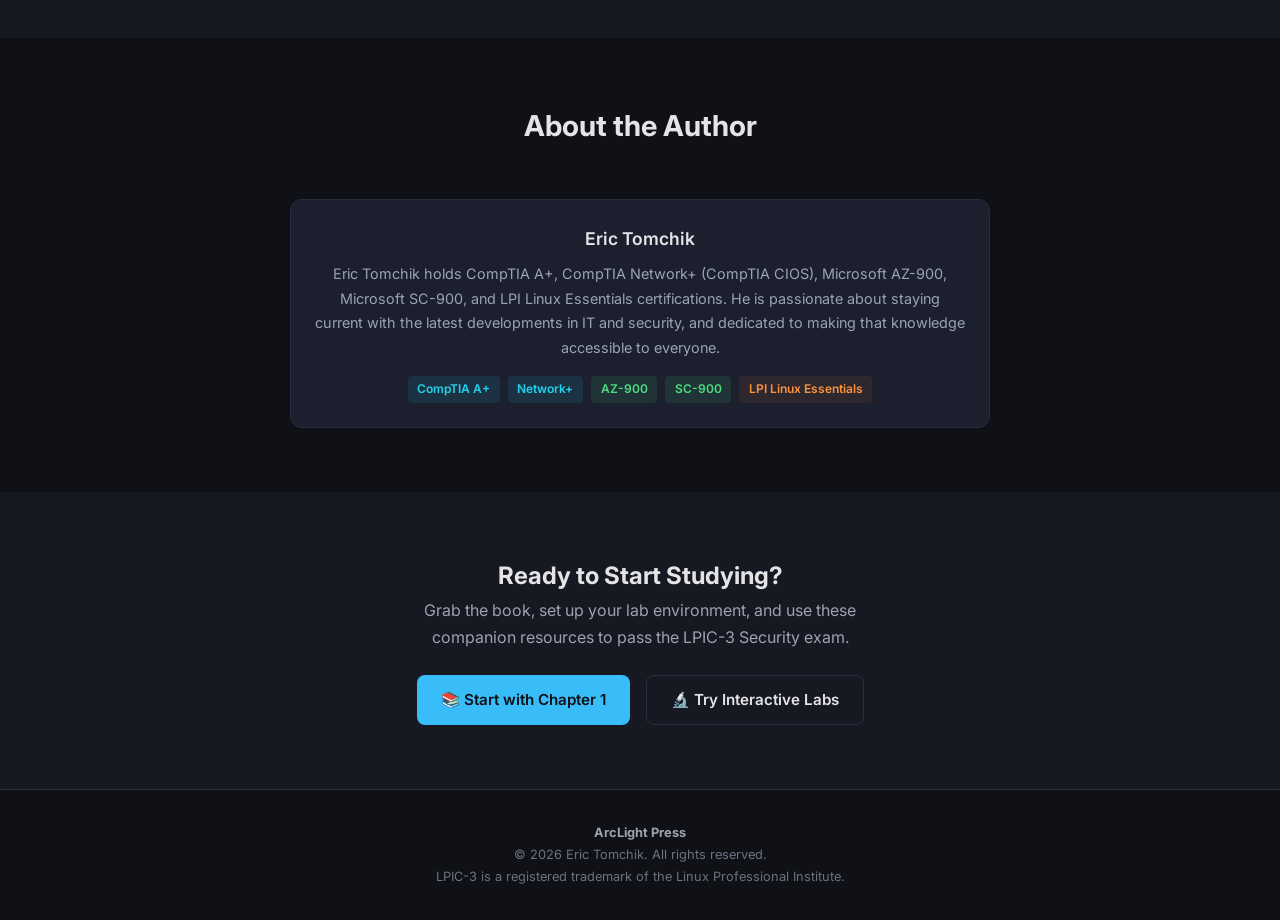
==== commit 18a50ee1: "v9 audit: Lab 12.1 Snort→Suricata, add Lab 13.1 Firewall, Suricata reference/flashcards - Lab 12.1: " ====
--- a/index.html
+++ b/index.html
@@ -70,7 +70,7 @@
       <a href="labs/index.html" class="card" style="text-decoration:none">
         <div class="card-icon">🔬</div>
         <h3>Interactive Labs</h3>
-        <p>20+ hands-on labs with interactive terminal simulators — practice real commands in your browser, zero setup required.</p>
+        <p>23 hands-on labs with interactive terminal simulators — practice real commands in your browser, zero setup required.</p>
       </a>
       <a href="glossary/index.html" class="card" style="text-decoration:none">
         <div class="card-icon">🔍</div>
@@ -141,10 +141,10 @@
     <div class="grid-2 fade-in">
       <div>
         <p>The <strong>LPIC-3 Security Complete Study Guide</strong> is the definitive preparation resource for the LPIC-3 Security exam (303-300, Version 3.0) — the pinnacle of vendor-neutral Linux security certification.</p>
-        <p style="margin-top:1rem">Written by <strong>Eric Tomchik</strong>, this comprehensive guide covers all five exam domains with in-depth explanations, real-world scenarios, 20+ hands-on labs, and a full 65-question practice exam.</p>
+        <p style="margin-top:1rem">Written by <strong>Eric Tomchik</strong>, this comprehensive guide covers all five exam domains with in-depth explanations, real-world scenarios, 23 hands-on labs, and a full 65-question practice exam.</p>
         <p style="margin-top:1.5rem">
           <span class="tag tag-cyan">16 Chapters</span>
-          <span class="tag tag-green" style="margin-left:.5rem">20+ Hands-On Labs</span>
+          <span class="tag tag-green" style="margin-left:.5rem">23 Hands-On Labs</span>
           <span class="tag tag-orange" style="margin-left:.5rem">65 Practice Questions</span>
           <span class="tag tag-purple" style="margin-left:.5rem">40 Command Drills</span>
         </p>
